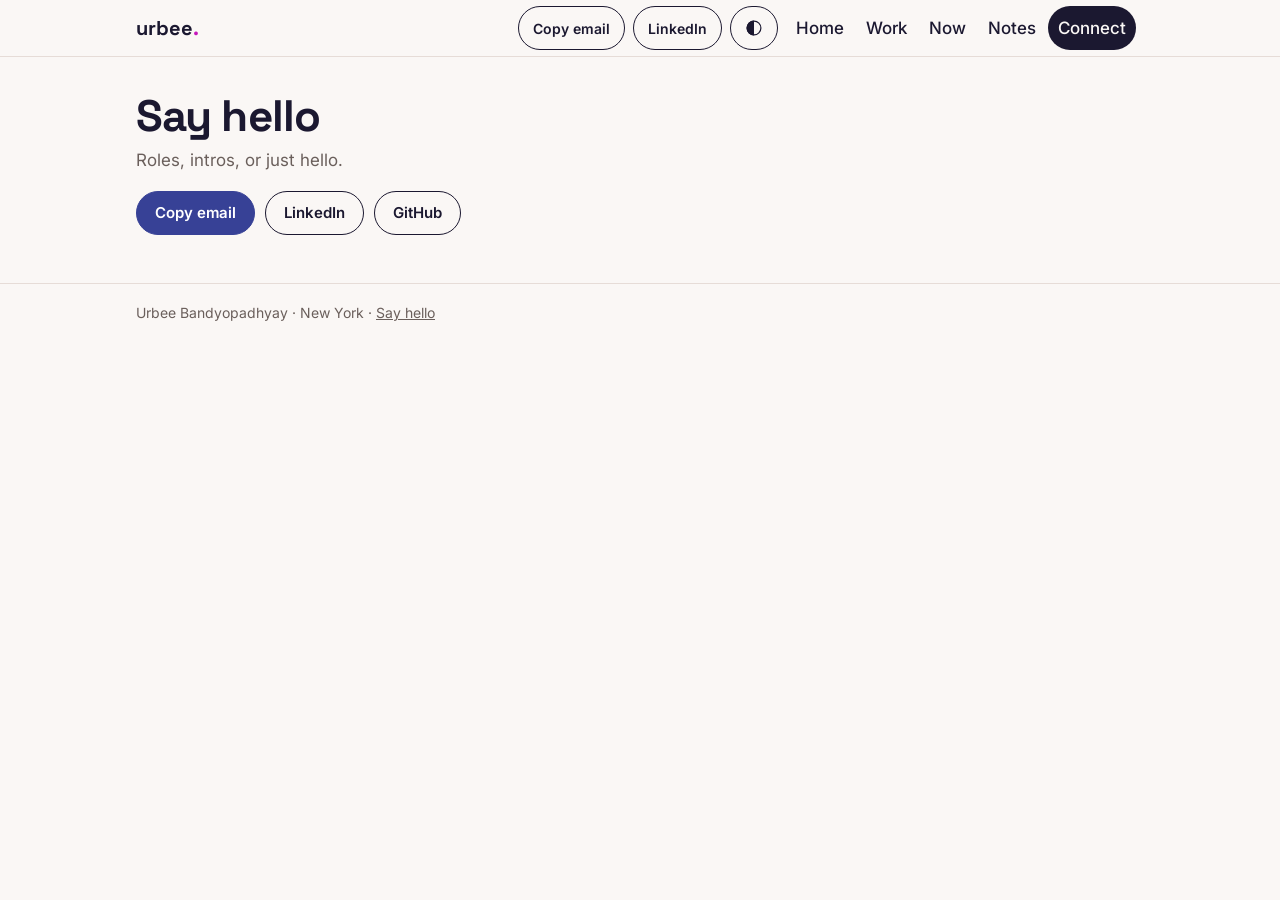
==== connect.html @ 32fa34a2 "Add files via upload" ====
<!doctype html>
<html lang="en" data-palette="soft">
<head>
<meta charset="utf-8">
<meta name="viewport" content="width=device-width,initial-scale=1">
<title>Connect | Urbee Bandyopadhyay</title>
<meta name="description" content="Email, LinkedIn, GitHub and a message box.">
<link rel="preconnect" href="https://fonts.googleapis.com">
<link rel="preconnect" href="https://fonts.gstatic.com" crossorigin>
<link href="https://fonts.googleapis.com/css2?family=Inter:wght@400;500;600&family=Space+Grotesk:wght@500;600;700&display=swap" rel="stylesheet">
<link rel="stylesheet" href="style.css">
</head>
<body>
<header class="top"><div class="wrap">
  <a class="logo" href="index.html">urbee<i>.</i></a>
  <button class="btn sm" data-copy-email type="button">Copy email</button>
  <a class="btn sm" href="https://www.linkedin.com/in/urbeebandy/" target="_blank" rel="noopener">LinkedIn</a>
  <button class="btn sm theme" data-theme-toggle type="button" aria-label="Switch light or dark mode"><svg viewBox="0 0 24 24" aria-hidden="true"><path d="M12 2a10 10 0 100 20V2z"/><circle cx="12" cy="12" r="9.2" fill="none" stroke="currentColor" stroke-width="1.6"/></svg></button>
  <nav class="pages" aria-label="Pages"><a href="index.html">Home</a><a href="work.html">Work</a><a href="now.html">Now</a><a href="notes.html">Notes</a><a href="connect.html" aria-current="page">Connect</a></nav>
</div></header>
<main class="wrap">
<section class="connect" id="connect" style="border-top:0;margin-top:0">
  <h2>Say hello</h2>
  <p class="sub">Roles, intros, or just hello.</p>
  <div class="cgrid">
    <div>
      <div class="cta" style="margin-top:0">
        <button class="btn solid" data-copy-email type="button">Copy email</button>
        <a class="btn" href="https://www.linkedin.com/in/urbeebandy/" target="_blank" rel="noopener">LinkedIn</a>
        <a class="btn" href="https://github.com/u-bandy" target="_blank" rel="noopener">GitHub</a>
      </div>
    </div>
  </div>
</section>
</main>
<footer class="foot"><div class="wrap">Urbee Bandyopadhyay · New York · <a href="connect.html">Say hello</a></div></footer>
<script src="site.js"></script>
</body>
</html>
---- style.css ----
:root{
  --bg:#ffffff;--ink:#0a0a0a;--mute:#5a5a5a;--line:#e4e4e4;
  --blue:#1f3dff;--onblue:#ffffff;--panel:#0a0a0a;--onpanel:#ffffff;--chip:#f3f3f3;
  --music:var(--blue);--onmusic:var(--onblue);--accent2:var(--blue);--olive:var(--chip);--onolive:var(--ink);
  --head:"Space Grotesk",system-ui,sans-serif;--body:"Inter",system-ui,sans-serif;
}
@media (prefers-color-scheme:dark){
  :root:not([data-theme="light"]){--bg:#0a0a0a;--ink:#f5f5f5;--mute:#a3a3a3;--line:#262626;--blue:#3d5cff;--panel:#161616;--chip:#181818}
}
:root[data-theme="dark"]{--bg:#0a0a0a;--ink:#f5f5f5;--mute:#a3a3a3;--line:#262626;--blue:#3d5cff;--panel:#161616;--chip:#181818}

*{box-sizing:border-box}
html{-webkit-text-size-adjust:100%}
body{margin:0;background:var(--bg);color:var(--ink);font:17px/1.55 var(--body);-webkit-font-smoothing:antialiased}
a{color:inherit}
h1,h2,h3{font-family:var(--head);line-height:1.08;margin:0;letter-spacing:-.02em}
.wrap{max-width:1040px;margin:0 auto;padding:0 16px}

/* top bar: email + LinkedIn always visible */
header.top{position:sticky;top:0;z-index:5;background:var(--bg);border-bottom:1px solid var(--line)}
header.top .wrap{display:flex;align-items:center;gap:8px;min-height:56px;flex-wrap:wrap;padding-top:6px;padding-bottom:6px}
.logo{font:700 20px var(--head);text-decoration:none;margin-right:auto}
.logo i{font-style:normal;color:var(--accent2)}
nav.pages{display:flex;flex-wrap:wrap;gap:2px;order:3;width:100%}
nav.pages a{min-height:44px;display:inline-flex;align-items:center;padding:0 10px;text-decoration:none;border-radius:99px;font-weight:500;position:relative}
nav.pages a:hover{background:var(--chip)}
nav.pages a[aria-current="page"]{background:var(--ink);color:var(--bg)}
@media(min-width:780px){nav.pages{order:0;width:auto;margin-right:8px}}
.btn{min-height:44px;display:inline-flex;align-items:center;justify-content:center;gap:8px;padding:0 18px;border-radius:99px;border:1.5px solid var(--ink);background:transparent;color:var(--ink);font:600 15px var(--body);text-decoration:none;cursor:pointer;transition:transform .15s,background .15s,color .15s}
.btn:hover{transform:translateY(-2px)}
.btn.solid{background:var(--blue);border-color:var(--blue);color:var(--onblue)}
.btn.ink{background:var(--ink);color:var(--bg)}
.btn.sm{padding:0 14px;font-size:14px}
.theme{min-width:44px;padding:0}
.theme svg{width:18px;height:18px;fill:currentColor}

/* split hero */
.split{display:flex;flex-direction:column;gap:8px;margin-top:16px}
.side{border-radius:20px;padding:22px 20px;min-height:132px;display:flex;flex-direction:column;justify-content:flex-end;gap:6px;transition:flex .3s ease;overflow:hidden}
.side.prod{background:var(--panel);color:var(--onpanel)}
.side.music{background:var(--music);color:var(--onmusic)}
.side h2{font-size:clamp(34px,8vw,64px)}
.side p{margin:0;max-width:34ch;opacity:.92}
.side .more{max-height:0;opacity:0;transition:max-height .3s ease,opacity .2s;font-size:15px}
.side:focus-within .more{max-height:120px;opacity:1}
@media(min-width:780px){
  .split{flex-direction:row;height:min(52vh,460px)}
  .side{flex:1;min-height:0;padding:28px}
  .split:hover .side{flex:.8}
  .split .side:hover{flex:1.5}
  .side:hover .more{max-height:120px;opacity:1}
}

.intro{padding:28px 0 8px}
.intro .name{font:600 15px var(--head);color:var(--mute);margin:0 0 8px;letter-spacing:.02em}
.intro h1{font-size:clamp(28px,6vw,52px);max-width:20ch}
.intro .tag{font-size:19px;margin:12px 0 0}
.intro .bio{color:var(--mute);max-width:60ch;margin:14px 0 0}
.cta{display:flex;flex-wrap:wrap;gap:10px;margin:20px 0 0}
.looking{display:inline-block;margin-top:18px;padding:8px 14px;border-radius:99px;background:var(--olive);color:var(--onolive);font-size:15px}

section{padding:36px 0 8px}
section>h2{font-size:clamp(26px,5vw,38px);margin-bottom:6px}
.sub{color:var(--mute);margin:0 0 14px}

/* plain list */
ul.list{list-style:none;margin:0;padding:0;border-top:1px solid var(--line)}
ul.list li{border-bottom:1px solid var(--line)}
.row{display:grid;grid-template-columns:1fr;gap:4px;padding:18px 4px;text-decoration:none;transition:padding .2s,background .2s}
a.row:hover{padding-left:14px;background:var(--chip)}
.row .when{color:var(--blue);font:600 14px var(--head);letter-spacing:.03em}
.row h3{font-size:24px}
.row p{margin:2px 0 0;color:var(--mute);max-width:64ch}
.row p b{color:var(--ink);font-weight:600}
@media(min-width:780px){.row{grid-template-columns:130px 1fr;gap:20px;align-items:start}}

.chips{display:flex;flex-wrap:wrap;gap:8px;margin:0;padding:0;list-style:none}
.chips li{padding:8px 14px;border-radius:99px;background:var(--chip);font-size:15px}

.slots{display:grid;grid-template-columns:1fr 1fr;gap:10px;margin-top:14px}
@media(min-width:780px){.slots{grid-template-columns:repeat(3,1fr)}}
.slot{aspect-ratio:1/1;border:1.5px dashed var(--line);border-radius:16px;display:grid;place-items:center;text-align:center;padding:10px;color:var(--mute);font-size:14px;transition:border-color .2s,color .2s}
.slot:hover{border-color:var(--blue);color:var(--ink)}
.slot strong{display:block;font:600 18px var(--head);color:var(--ink)}

/* connect */
.connect{margin-top:48px;padding:36px 0 48px;border-top:1px solid var(--line)}
.connect h2{font-size:clamp(28px,6vw,44px)}
.cgrid{display:grid;gap:24px;margin-top:18px}
@media(min-width:780px){.cgrid{grid-template-columns:1fr 1fr}}
form.msg{display:grid;gap:10px}
form.msg label{font-weight:600;font-size:15px}
form.msg input,form.msg textarea{width:100%;min-height:48px;padding:12px 14px;border-radius:12px;border:1.5px solid var(--line);background:var(--bg);color:var(--ink);font:16px var(--body)}
form.msg textarea{min-height:120px;resize:vertical}
form.msg input:focus,form.msg textarea:focus{outline:2px solid var(--blue);border-color:var(--blue)}
.status{min-height:24px;font-weight:600}
.hp{position:absolute;left:-9999px}
footer.foot{border-top:1px solid var(--line);padding:18px 0 32px;color:var(--mute);font-size:14px}
:focus-visible{outline:3px solid var(--blue);outline-offset:2px}
@media (prefers-reduced-motion:reduce){*{transition:none!important}}

/* panel visuals: sound bar on Music + media, mini kanban board on Product */
.side{position:relative}
.side .viz{position:absolute;top:22px;right:22px;pointer-events:none;transition:opacity .2s}
@media(min-width:780px){.split:hover .side:not(:hover) .viz{opacity:0}}
.bars{display:flex;align-items:flex-end;gap:6px;height:84px}
.bars span{width:9px;height:100%;border-radius:5px;background:var(--onmusic);transform-origin:bottom;transform:scaleY(.12);opacity:.55;transition:opacity .2s;animation:eq 900ms ease-in-out infinite alternate;animation-play-state:paused}
.side.music:hover .bars span,.side.music:focus-within .bars span{opacity:1;animation-play-state:running}
.bars span:nth-child(1){animation-duration:620ms}
.bars span:nth-child(2){animation-duration:900ms;animation-delay:-200ms}
.bars span:nth-child(3){animation-duration:520ms;animation-delay:-400ms}
.bars span:nth-child(4){animation-duration:780ms;animation-delay:-100ms}
.bars span:nth-child(5){animation-duration:680ms;animation-delay:-300ms}
.bars span:nth-child(6){animation-duration:840ms;animation-delay:-500ms}
.bars span:nth-child(7){animation-duration:560ms;animation-delay:-250ms}
@keyframes eq{from{transform:scaleY(.15)}to{transform:scaleY(1)}}

.kan{display:flex;gap:6px;height:84px}
.kan .col{position:relative;width:30px;height:84px;border-radius:7px;background:rgba(255,255,255,.12);padding:5px;display:flex;flex-direction:column;gap:4px}
.kan .col i{display:block;height:12px;border-radius:3px;background:#fff;opacity:.75}
.kan .col:nth-child(3)::after{content:"";position:absolute;left:0;right:0;bottom:5px;margin:auto;width:8px;height:8px;border-radius:50%;background:var(--accent2);opacity:0;animation:ship 3.4s ease-in-out infinite;animation-play-state:paused}
.kan .mv{position:absolute;top:5px;left:5px;width:20px;height:12px;border-radius:3px;background:var(--accent2);box-shadow:0 0 0 1.5px #fff;animation:move 3.4s ease-in-out infinite;animation-play-state:paused}
.side.prod:hover .mv,.side.prod:focus-within .mv,.side.prod:hover .col::after,.side.prod:focus-within .col::after{animation-play-state:running}
@keyframes move{
  0%,15%{transform:translate(0,48px)}
  35%,50%{transform:translate(36px,16px)}
  70%,90%{transform:translate(72px,16px)}
  100%{transform:translate(72px,16px);opacity:0}
}
@keyframes ship{0%,70%{opacity:0}80%,95%{opacity:1}100%{opacity:0}}
@media (prefers-reduced-motion:reduce){.bars span,.kan .mv,.kan .col::after{animation:none!important}}

/* soft palette: add data-palette="soft" to the <html> tag to use it */
:root[data-palette="soft"]{--bg:#faf7f5;--ink:#1b1830;--mute:#6a5f5b;--line:#e6dcd7;--blue:#374196;--onblue:#ffffff;--panel:#374196;--onpanel:#ffffff;--chip:#f0e8e4;--music:#82ACE3;--onmusic:#101634;--accent2:#C617BB}
@media (prefers-color-scheme:dark){
  :root[data-palette="soft"]:not([data-theme="light"]){--bg:#13121c;--ink:#f4f0ee;--mute:#b5aaa5;--line:#2c2a3d;--blue:#82ACE3;--onblue:#101634;--panel:#374196;--onpanel:#ffffff;--chip:#1e1c2c;--music:#82ACE3;--onmusic:#101634;--accent2:#e04ad6}
}
:root[data-palette="soft"][data-theme="dark"]{--bg:#13121c;--ink:#f4f0ee;--mute:#b5aaa5;--line:#2c2a3d;--blue:#82ACE3;--onblue:#101634;--panel:#374196;--onpanel:#ffffff;--chip:#1e1c2c;--music:#82ACE3;--onmusic:#101634;--accent2:#e04ad6}

/* the log (Notes page) */
.log .lbl{font:600 12px var(--body);text-transform:uppercase;letter-spacing:.1em;color:var(--mute);margin:30px 0 12px}
.tiles{display:grid;grid-template-columns:repeat(auto-fill,minmax(110px,140px));gap:14px}
.tile{margin:0;transition:transform .2s}
.tile:hover{transform:translateY(-4px)}
.tile .pic{aspect-ratio:1/1;border-radius:10px;overflow:hidden;background:var(--chip);display:grid;place-items:center}
.tile .pic.empty{border:1.5px dashed var(--line);color:var(--mute);font-size:14px;background:transparent}
.tile .pic img{width:100%;height:100%;object-fit:cover;display:block}
.tile figcaption{padding:8px 2px 0}
.tile figcaption b{display:block;font:600 15px var(--head);line-height:1.2}
.tile figcaption span{display:block;color:var(--mute);font-size:13px}

/* garden palette: olive, aqua, purple, sage, coral */
:root[data-palette="garden"]{--bg:#f6f8f4;--ink:#1c2420;--mute:#5a675d;--line:#d9e1d8;--blue:#8A3FBD;--onblue:#ffffff;--panel:#9C50CE;--onpanel:#ffffff;--chip:#e8eee6;--music:#6DE3F5;--onmusic:#0b2a30;--accent2:#DF4B44;--olive:#97A975;--onolive:#14210f}
@media (prefers-color-scheme:dark){
  :root[data-palette="garden"]:not([data-theme="light"]){--bg:#111815;--ink:#eef3ee;--mute:#a9b8ad;--line:#2a3830;--blue:#6DE3F5;--onblue:#0b2a30;--panel:#9C50CE;--onpanel:#ffffff;--chip:#1b2621;--music:#6DE3F5;--onmusic:#0b2a30;--accent2:#f06b64;--olive:#97A975;--onolive:#14210f}
}
:root[data-palette="garden"][data-theme="dark"]{--bg:#111815;--ink:#eef3ee;--mute:#a9b8ad;--line:#2a3830;--blue:#6DE3F5;--onblue:#0b2a30;--panel:#9C50CE;--onpanel:#ffffff;--chip:#1b2621;--music:#6DE3F5;--onmusic:#0b2a30;--accent2:#f06b64;--olive:#97A975;--onolive:#14210f}

/* midnight palette: ink plum, cool lilac, tangerine, saffron, raspberry */
:root[data-palette="midnight"]{--bg:#F4F1FB;--ink:#1F1B2E;--mute:#5F587A;--line:#DDD6EE;--blue:#3B2A66;--onblue:#ffffff;--panel:#2A2140;--onpanel:#ffffff;--chip:#E9E4F6;--music:#FF8A5B;--onmusic:#2A1408;--accent2:#E0457B;--olive:#FFD98A;--onolive:#3A2A00}
@media (prefers-color-scheme:dark){
  :root[data-palette="midnight"]:not([data-theme="light"]){--bg:#15111F;--ink:#F6F1E8;--mute:#B3AAC0;--line:#2E2743;--blue:#FFC247;--onblue:#2A1A00;--panel:#3A2D5C;--onpanel:#ffffff;--chip:#211B31;--music:#FF8A5B;--onmusic:#2A1408;--accent2:#FF6FA0;--olive:#FFC247;--onolive:#2A1A00}
}
:root[data-palette="midnight"][data-theme="dark"]{--bg:#15111F;--ink:#F6F1E8;--mute:#B3AAC0;--line:#2E2743;--blue:#FFC247;--onblue:#2A1A00;--panel:#3A2D5C;--onpanel:#ffffff;--chip:#211B31;--music:#FF8A5B;--onmusic:#2A1408;--accent2:#FF6FA0;--olive:#FFC247;--onolive:#2A1A00}

.tile .pic.cover{aspect-ratio:2/3}
.tile .pic.cover img{object-fit:contain}

/* travel map */
.tmap{position:relative;max-width:900px}
.tmap svg{display:block;width:100%;height:auto}
.tmap .land{fill:var(--chip);stroke:var(--line);stroke-width:.6}
.tmap .trail{fill:none;stroke:var(--accent2);stroke-width:1.6;stroke-linecap:round;opacity:0}
.tmap .plane{fill:var(--ink)}
.tmap .dot{cursor:pointer;outline:none}
.tmap .dot .hit{r:9;fill:transparent}
.tmap .dot .pt{r:3.6;fill:var(--accent2);stroke:var(--bg);stroke-width:1;transition:r .15s}
.tmap .dot.up .pt{fill:var(--bg);stroke:var(--accent2);stroke-width:1.6}
.tmap .dot:hover .pt,.tmap .dot:focus-visible .pt{r:6}
@media(max-width:780px){.tmap .dot .pt{r:5.5}.tmap .dot .hit{r:12}.tmap .dot:hover .pt{r:7}}
.tmap .tip{position:absolute;transform:translate(-50%,-140%);padding:4px 10px;border-radius:99px;background:var(--ink);color:var(--bg);font-size:13px;font-weight:600;white-space:nowrap;pointer-events:none;opacity:0;transition:opacity .15s}
.tmap .tip.on{opacity:1}
.tcount{margin:10px 0 0;color:var(--mute);font-size:15px}
.tlist{margin-top:8px}
.tlist summary{min-height:44px;display:flex;align-items:center;cursor:pointer;font-weight:600}
.tlist ul{list-style:none;margin:0;padding:0;columns:2 260px;column-gap:24px;font-size:14px;color:var(--mute)}
.tlist li{break-inside:avoid;padding:4px 0}
.tlist li b{color:var(--ink);display:block}
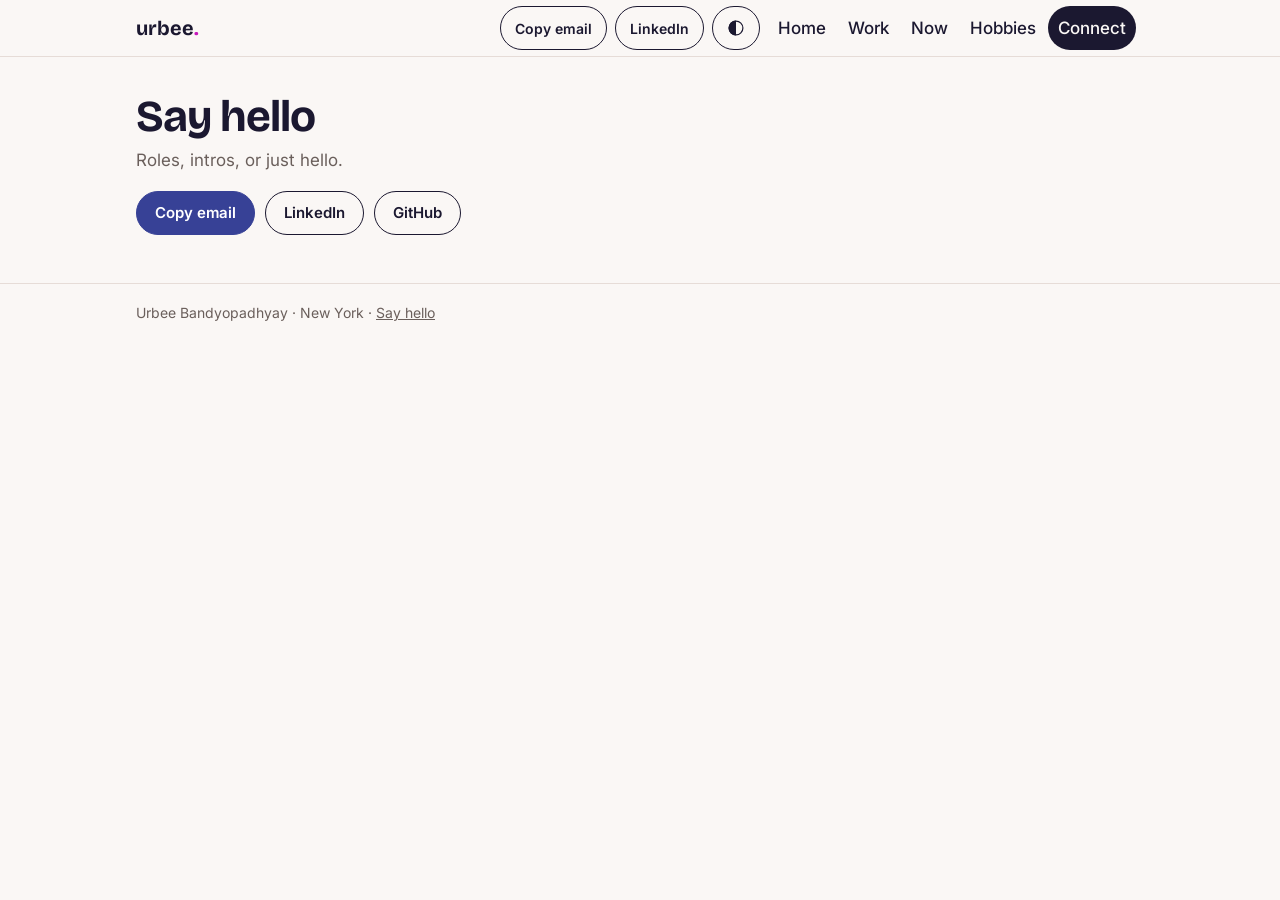
==== commit b521a338: "Rename Notes to Hobbies, switch heading font to Bricolage Grotesque" ====
--- a/connect.html
+++ b/connect.html
@@ -7,7 +7,7 @@
 <meta name="description" content="Email, LinkedIn, GitHub and a message box.">
 <link rel="preconnect" href="https://fonts.googleapis.com">
 <link rel="preconnect" href="https://fonts.gstatic.com" crossorigin>
-<link href="https://fonts.googleapis.com/css2?family=Inter:wght@400;500;600&family=Space+Grotesk:wght@500;600;700&display=swap" rel="stylesheet">
+<link href="https://fonts.googleapis.com/css2?family=Inter:wght@400;500;600&family=Bricolage+Grotesque:opsz,wght@12..96,500..800&display=swap" rel="stylesheet">
 <link rel="stylesheet" href="style.css">
 </head>
 <body>
@@ -16,7 +16,7 @@
   <button class="btn sm" data-copy-email type="button">Copy email</button>
   <a class="btn sm" href="https://www.linkedin.com/in/urbeebandy/" target="_blank" rel="noopener">LinkedIn</a>
   <button class="btn sm theme" data-theme-toggle type="button" aria-label="Switch light or dark mode"><svg viewBox="0 0 24 24" aria-hidden="true"><path d="M12 2a10 10 0 100 20V2z"/><circle cx="12" cy="12" r="9.2" fill="none" stroke="currentColor" stroke-width="1.6"/></svg></button>
-  <nav class="pages" aria-label="Pages"><a href="index.html">Home</a><a href="work.html">Work</a><a href="now.html">Now</a><a href="notes.html">Notes</a><a href="connect.html" aria-current="page">Connect</a></nav>
+  <nav class="pages" aria-label="Pages"><a href="index.html">Home</a><a href="work.html">Work</a><a href="now.html">Now</a><a href="notes.html">Hobbies</a><a href="connect.html" aria-current="page">Connect</a></nav>
 </div></header>
 <main class="wrap">
 <section class="connect" id="connect" style="border-top:0;margin-top:0">
--- a/style.css
+++ b/style.css
@@ -2,7 +2,7 @@
   --bg:#ffffff;--ink:#0a0a0a;--mute:#5a5a5a;--line:#e4e4e4;
   --blue:#1f3dff;--onblue:#ffffff;--panel:#0a0a0a;--onpanel:#ffffff;--chip:#f3f3f3;
   --music:var(--blue);--onmusic:var(--onblue);--accent2:var(--blue);--olive:var(--chip);--onolive:var(--ink);
-  --head:"Space Grotesk",system-ui,sans-serif;--body:"Inter",system-ui,sans-serif;
+  --head:"Bricolage Grotesque",system-ui,sans-serif;--body:"Inter",system-ui,sans-serif;
 }
 @media (prefers-color-scheme:dark){
   :root:not([data-theme="light"]){--bg:#0a0a0a;--ink:#f5f5f5;--mute:#a3a3a3;--line:#262626;--blue:#3d5cff;--panel:#161616;--chip:#181818}
